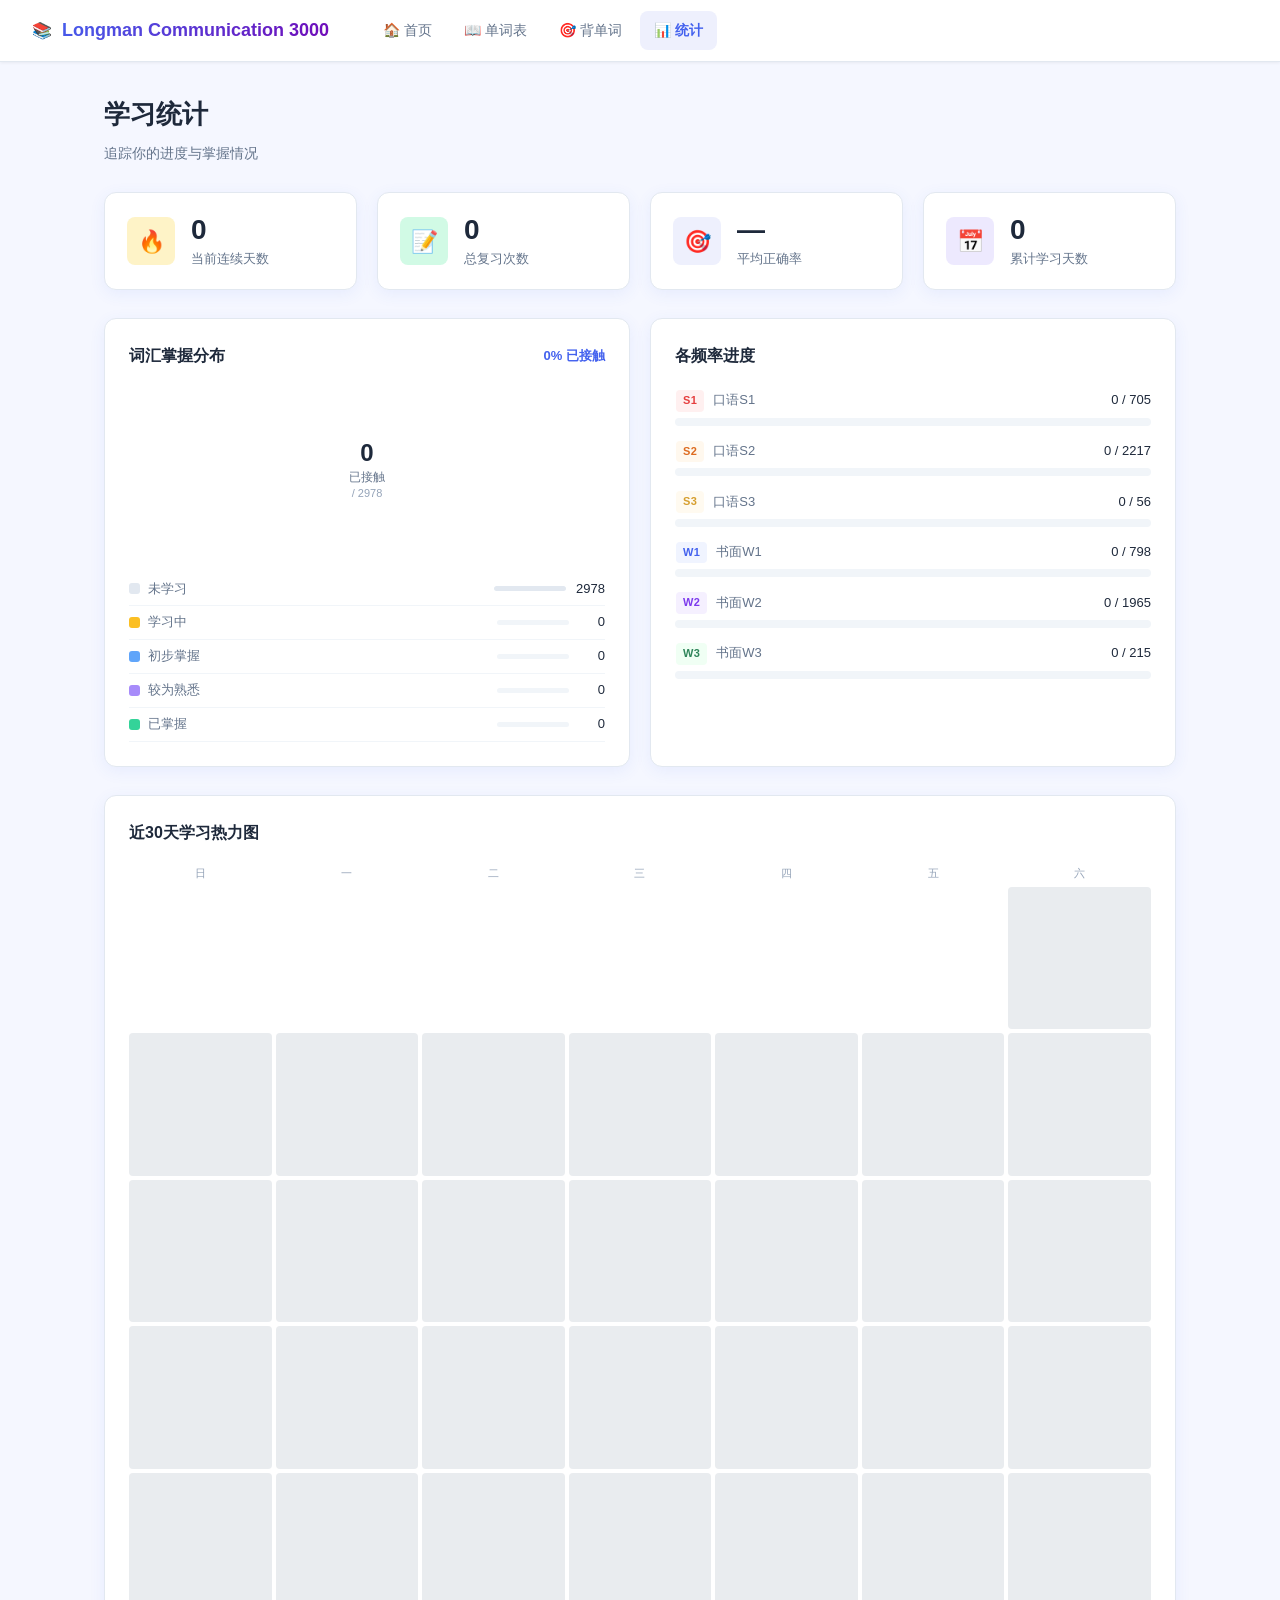
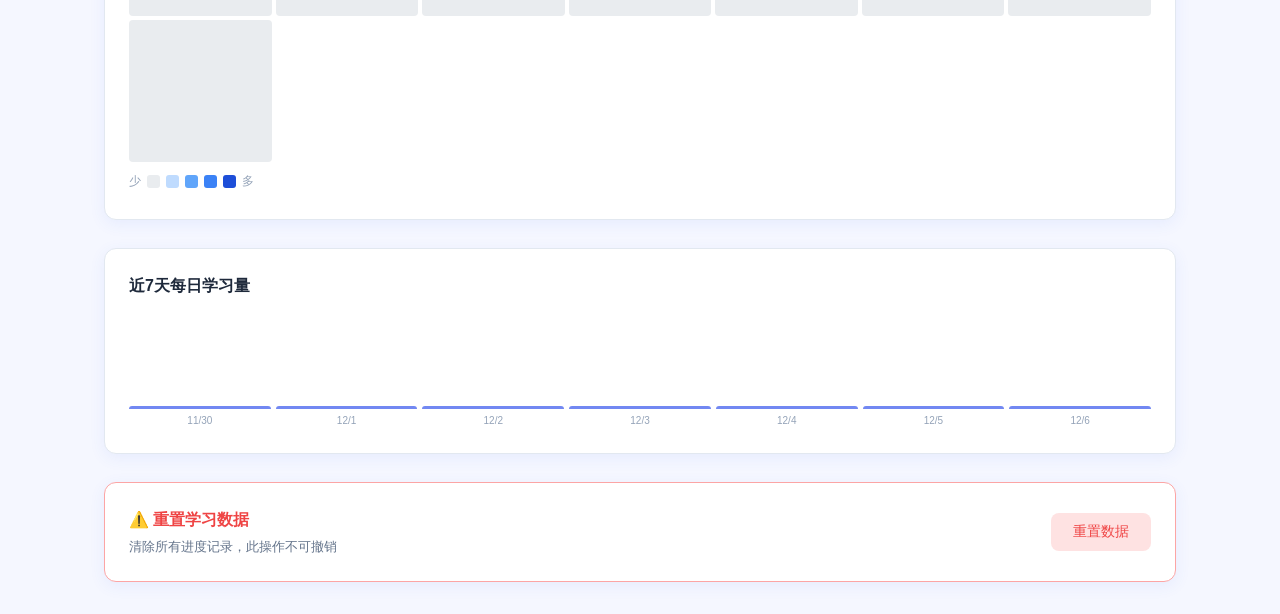
==== stats.html @ d613bf12 "Add files via upload" ====
<!DOCTYPE html>
<html lang="zh-CN">
<head>
  <meta charset="UTF-8">
  <meta name="viewport" content="width=device-width, initial-scale=1.0">
  <title>学习统计 · LC3000</title>
  <link rel="stylesheet" href="style.css">
  <style>
    /* 热力图 */
    .heatmap {
      display: grid;
      grid-template-columns: repeat(7, 1fr);
      gap: 4px;
    }
    .hm-cell {
      aspect-ratio: 1;
      border-radius: 4px;
      position: relative;
      cursor: default;
      transition: transform .15s;
    }
    .hm-cell:hover { transform:scale(1.2); z-index:2; }
    .hm-cell[title]:hover::after {
      content: attr(title);
      position:absolute; bottom:calc(100% + 6px); left:50%;
      transform:translateX(-50%);
      background:var(--text); color:#fff;
      padding:4px 10px; border-radius:6px; font-size:12px;
      white-space:nowrap; z-index:100; pointer-events:none;
    }

    /* 柱状图 */
    .bar-chart { display:flex; align-items:flex-end; gap:5px; height:110px; }
    .bc-col    { flex:1; display:flex; flex-direction:column; align-items:center; justify-content:flex-end; }
    .bc-bar    { width:100%; min-height:3px; background:var(--primary); border-radius:4px 4px 0 0; opacity:.75; transition:height .4s ease; }
    .bc-bar:hover { opacity:1; }
    .bc-val    { font-size:10px; color:var(--text-muted); margin-bottom:3px; }
    .bc-label  { font-size:10px; color:var(--text-muted); margin-top:4px; white-space:nowrap; }

    /* 频率进度 */
    .fp-row { margin-bottom:14px; }
    .fp-top { display:flex; justify-content:space-between; align-items:center; margin-bottom:5px; font-size:13px; }
  </style>
</head>
<body>

<nav class="navbar">📚
  <a href="index.html" class="nav-brand">&nbsp;&nbsp;Longman Communication 3000</a>
  <ul class="nav-menu">
    <li><a href="index.html">🏠 首页</a></li>
    <li><a href="wordlist.html">📖 单词表</a></li>
    <li><a href="study.html">🎯 背单词</a></li>
    <li><a href="stats.html">📊 统计</a></li>
  </ul>
</nav>

<div class="container">
  <div class="page-header">
    <h1 class="page-title">学习统计</h1>
    <p class="page-subtitle">追踪你的进度与掌握情况</p>
  </div>

  <!-- 顶部数字 -->
  <div class="grid grid-4" style="margin-bottom:28px;">
    <div class="stat-card">
      <div class="stat-icon" style="background:var(--warning-light);">🔥</div>
      <div><div class="stat-value" id="st-streak">0</div><div class="stat-label">当前连续天数</div></div>
    </div>
    <div class="stat-card">
      <div class="stat-icon" style="background:var(--success-light);">📝</div>
      <div><div class="stat-value" id="st-reviews">0</div><div class="stat-label">总复习次数</div></div>
    </div>
    <div class="stat-card">
      <div class="stat-icon" style="background:var(--primary-light);">🎯</div>
      <div><div class="stat-value" id="st-acc">0%</div><div class="stat-label">平均正确率</div></div>
    </div>
    <div class="stat-card">
      <div class="stat-icon" style="background:var(--purple-light);">📅</div>
      <div><div class="stat-value" id="st-days">0</div><div class="stat-label">累计学习天数</div></div>
    </div>
  </div>

  <div class="grid grid-2" style="margin-bottom:28px;">

    <!-- 掌握情况 -->
    <div class="card">
      <div class="card-header">
        <span class="card-title">词汇掌握分布</span>
        <span id="prog-pct" style="font-size:13px;color:var(--primary);font-weight:600;"></span>
      </div>

      <!-- SVG 环形图 -->
      <div style="text-align:center;margin-bottom:16px;">
        <svg id="donut-svg" width="160" height="160" viewBox="0 0 160 160"></svg>
      </div>

      <div id="mastery-legend"></div>
    </div>

    <!-- 频率分布 -->
    <div class="card">
      <div class="card-header"><span class="card-title">各频率进度</span></div>
      <div id="freq-bars"></div>
    </div>

  </div>

  <!-- 热力图 -->
  <div class="card" style="margin-bottom:28px;">
    <div class="card-header"><span class="card-title">近30天学习热力图</span></div>
    <div style="overflow-x:auto;padding-bottom:4px;">
      <div style="min-width:360px;">
        <div id="hm-days" style="display:grid;grid-template-columns:repeat(7,1fr);gap:4px;margin-bottom:4px;"></div>
        <div class="heatmap" id="heatmap"></div>
        <div style="display:flex;align-items:center;gap:6px;margin-top:10px;font-size:12px;color:var(--text-muted);">
          少
          <div style="width:13px;height:13px;border-radius:3px;background:#e9ecef;"></div>
          <div style="width:13px;height:13px;border-radius:3px;background:#bfdbfe;"></div>
          <div style="width:13px;height:13px;border-radius:3px;background:#60a5fa;"></div>
          <div style="width:13px;height:13px;border-radius:3px;background:#3b82f6;"></div>
          <div style="width:13px;height:13px;border-radius:3px;background:#1d4ed8;"></div>
          多
        </div>
      </div>
    </div>
  </div>

  <!-- 近7天柱状图 -->
  <div class="card" style="margin-bottom:28px;">
    <div class="card-header"><span class="card-title">近7天每日学习量</span></div>
    <div class="bar-chart" id="bar-chart"></div>
  </div>

  <!-- 危险区 -->
  <div class="card" style="border-color:#fca5a5;">
    <div style="display:flex;align-items:center;justify-content:space-between;flex-wrap:wrap;gap:12px;">
      <div>
        <div style="font-weight:600;color:var(--danger);margin-bottom:4px;">⚠️ 重置学习数据</div>
        <div style="font-size:13px;color:var(--text-secondary);">清除所有进度记录，此操作不可撤销</div>
      </div>
      <button class="btn" style="background:var(--danger-light);color:var(--danger);" onclick="resetAll()">重置数据</button>
    </div>
  </div>

</div>

<div id="toast-container" class="toast-container"></div>
<script src="words.js"></script>
<script src="utils.js"></script>
<script>
function renderAll() {
  const stats  = Progress.getStats(WORD_LIST);
  const streak = Streak.get();
  const hist   = History.getAll();
  const prg    = Progress.getAll();

  // 顶部数字
  document.getElementById('st-streak').textContent = streak.count;
  document.getElementById('st-days').textContent   = hist.length;

  const totalRev = Object.values(prg).reduce((s,c) => s+(c.totalReviews||0), 0);
  const totalOk  = Object.values(prg).reduce((s,c) => s+(c.correctReviews||0), 0);
  document.getElementById('st-reviews').textContent = totalRev;
  document.getElementById('st-acc').textContent = totalRev ? Math.round(totalOk/totalRev*100)+'%' : '—';

  const pct = stats.total ? Math.round(stats.studied/stats.total*100) : 0;
  document.getElementById('prog-pct').textContent = pct + '% 已接触';

  // 环形图
  drawDonut(stats);

  // 频率进度
  drawFreqBars(prg);

  // 热力图
  drawHeatmap();

  // 柱状图
  drawBarChart();
}

function drawDonut(stats) {
  const levels = [
    { label:'未学习',   n:stats.new,      c:'#e2e8f0' },
    { label:'学习中',   n:stats.learning, c:'#fbbf24' },
    { label:'初步掌握', n:stats.young,    c:'#60a5fa' },
    { label:'较为熟悉', n:stats.mature,   c:'#a78bfa' },
    { label:'已掌握',   n:stats.master,   c:'#34d399' }
  ];
  const cx=80,cy=80,R=66,r=44, total=stats.total||1;
  let ang = -Math.PI/2;
  let paths = '';

  levels.forEach(lv => {
    if (!lv.n) return;
    const da  = lv.n/total * Math.PI*2;
    const ea  = ang+da;
    const la  = da>Math.PI?1:0;
    const x1=cx+R*Math.cos(ang), y1=cy+R*Math.sin(ang);
    const x2=cx+R*Math.cos(ea),  y2=cy+R*Math.sin(ea);
    const ix1=cx+r*Math.cos(ea), iy1=cy+r*Math.sin(ea);
    const ix2=cx+r*Math.cos(ang),iy2=cy+r*Math.sin(ang);
    paths += `<path d="M${x1} ${y1} A${R} ${R} 0 ${la} 1 ${x2} ${y2} L${ix1} ${iy1} A${r} ${r} 0 ${la} 0 ${ix2} ${iy2}Z" fill="${lv.c}" opacity=".9"/>`;
    ang = ea;
  });

  document.getElementById('donut-svg').innerHTML = `
    ${paths}
    <circle cx="${cx}" cy="${cy}" r="${r-5}" fill="white"/>
    <text x="${cx}" y="${cy-8}"  text-anchor="middle" font-size="24" font-weight="700" fill="#1e293b">${stats.studied}</text>
    <text x="${cx}" y="${cy+12}" text-anchor="middle" font-size="12" fill="#64748b">已接触</text>
    <text x="${cx}" y="${cy+28}" text-anchor="middle" font-size="11" fill="#94a3b8">/ ${stats.total}</text>
  `;

  document.getElementById('mastery-legend').innerHTML = levels.map(lv => {
    const w = stats.total ? Math.round(lv.n/stats.total*100) : 0;
    return `
      <div style="display:flex;align-items:center;justify-content:space-between;padding:6px 0;border-bottom:1px solid var(--border-light);">
        <div style="display:flex;align-items:center;gap:8px;">
          <div style="width:11px;height:11px;border-radius:3px;background:${lv.c};"></div>
          <span style="font-size:13px;color:var(--text-secondary);">${lv.label}</span>
        </div>
        <div style="display:flex;align-items:center;gap:10px;">
          <div style="width:72px;height:5px;background:var(--border-light);border-radius:100px;overflow:hidden;">
            <div style="height:100%;width:${w}%;background:${lv.c};border-radius:100px;"></div>
          </div>
          <span style="font-size:13px;font-weight:500;min-width:26px;text-align:right;">${lv.n}</span>
        </div>
      </div>`;
  }).join('');
}

function drawFreqBars(prg) {
  const groups = [
    { key:'S1', label:'口语S1', c:'#ef4444' },
    { key:'S2', label:'口语S2', c:'#f97316' },
    { key:'S3', label:'口语S3', c:'#eab308' },
    { key:'W1', label:'书面W1', c:'#4361ee' },
    { key:'W2', label:'书面W2', c:'#8b5cf6' },
    { key:'W3', label:'书面W3', c:'#10b981' }
  ];
  let html = '';
  groups.forEach(g => {
    const ws = WORD_LIST.filter(w => w.frequency.includes(g.key));
    if (!ws.length) return;
    const done = ws.filter(w => prg[w.id]?.totalReviews > 0).length;
    const pct  = Math.round(done/ws.length*100);
    html += `
      <div class="fp-row">
        <div class="fp-top">
          <div style="display:flex;align-items:center;gap:8px;">
            <span class="freq-tag freq-${g.key.toLowerCase()}">${g.key}</span>
            <span style="color:var(--text-secondary);">${g.label}</span>
          </div>
          <span style="font-weight:500;">${done} / ${ws.length}</span>
        </div>
        <div class="progress">
          <div class="progress-bar" style="width:${pct}%;background:${g.c};"></div>
        </div>
      </div>`;
  });
  document.getElementById('freq-bars').innerHTML = html || '<p style="color:var(--text-muted);font-size:13px;">暂无词频数据</p>';
}

function drawHeatmap() {
  const data = History.getLast(30);
  const days = ['日','一','二','三','四','五','六'];
  document.getElementById('hm-days').innerHTML =
    days.map(d=>`<div style="text-align:center;font-size:11px;color:var(--text-muted);">${d}</div>`).join('');

  const maxN  = Math.max(...data.map(d=>d.wordsStudied), 1);
  const first = new Date(data[0].date);
  const dow   = first.getDay();
  const colors= ['#e9ecef','#bfdbfe','#93c5fd','#3b82f6','#1d4ed8'];
  let html = '';
  for (let i=0;i<dow;i++) html += '<div></div>';
  data.forEach(d => {
    const lv = d.wordsStudied===0 ? 0 : Math.min(4, Math.ceil(d.wordsStudied/maxN*4));
    html += `<div class="hm-cell" style="background:${colors[lv]};" title="${d.date.slice(5)}: ${d.wordsStudied}词"></div>`;
  });
  document.getElementById('heatmap').innerHTML = html;
}

function drawBarChart() {
  const data = History.getLast(7);
  const maxN = Math.max(...data.map(d=>d.wordsStudied), 1);
  document.getElementById('bar-chart').innerHTML = data.map(d => {
    const h  = d.wordsStudied ? Math.max(6, Math.round(d.wordsStudied/maxN*100)) : 2;
    const dt = new Date(d.date);
    const lb = (dt.getMonth()+1)+'/'+ dt.getDate();
    return `
      <div class="bc-col" title="${d.date}: ${d.wordsStudied}词">
        <div class="bc-val">${d.wordsStudied||''}</div>
        <div class="bc-bar" style="height:${h}%;"></div>
        <div class="bc-label">${lb}</div>
      </div>`;
  }).join('');
}

function resetAll() {
  if (!confirm('确认清除所有学习数据？此操作不可撤销！')) return;
  [STORAGE_KEYS.PROGRESS, STORAGE_KEYS.HISTORY, STORAGE_KEYS.STREAK].forEach(k => Storage.remove(k));
  UI.toast('学习数据已重置', 'success');
  renderAll();
}

renderAll();
</script>
</body>
</html>
---- style.css ----
/* ================================================
   LC3000 - 全局样式
   ================================================ */

:root {
  --primary:        #4361ee;
  --primary-hover:  #3451d1;
  --primary-light:  #eef0fd;
  --secondary:      #7209b7;
  --success:        #10b981;
  --success-light:  #d1fae5;
  --warning:        #f59e0b;
  --warning-light:  #fef3c7;
  --danger:         #ef4444;
  --danger-light:   #fee2e2;
  --purple:         #8b5cf6;
  --purple-light:   #ede9fe;

  --bg:             #f5f7ff;
  --card-bg:        #ffffff;
  --text:           #1e293b;
  --text-secondary: #64748b;
  --text-muted:     #94a3b8;
  --border:         #e2e8f0;
  --border-light:   #f1f5f9;

  --shadow-sm:  0 1px 3px rgba(0,0,0,.06);
  --shadow:     0 4px 16px rgba(67,97,238,.08);
  --shadow-lg:  0 10px 40px rgba(67,97,238,.13);

  --radius-sm:  8px;
  --radius:     12px;
  --radius-lg:  16px;
  --transition: all .2s ease;
}

*, *::before, *::after { margin:0; padding:0; box-sizing:border-box; }

body {
  font-family: -apple-system, BlinkMacSystemFont, 'Segoe UI', Roboto,
               'Helvetica Neue', 'PingFang SC', sans-serif;
  background: var(--bg);
  color: var(--text);
  line-height: 1.6;
  min-height: 100vh;
}

/* ===== Navbar ===== */
.navbar {
  background: #fff;
  border-bottom: 1px solid var(--border);
  padding: 0 32px;
  display: flex;
  align-items: center;
  height: 62px;
  position: sticky;
  top: 0;
  z-index: 1000;
  box-shadow: var(--shadow-sm);
}
.nav-brand {
  display: flex;
  align-items: center;
  gap: 8px;
  text-decoration: none;
  margin-right: 40px;
  font-size: 18px;
  font-weight: 800;
  background: linear-gradient(135deg, var(--primary), var(--secondary));
  -webkit-background-clip: text;
  -webkit-text-fill-color: transparent;
  background-clip: text;
  white-space: nowrap;
}
.nav-menu { display:flex; gap:4px; list-style:none; flex:1; }
.nav-menu a {
  display: flex;
  align-items: center;
  gap: 6px;
  text-decoration: none;
  color: var(--text-secondary);
  padding: 8px 14px;
  border-radius: var(--radius-sm);
  font-size: 14px;
  font-weight: 500;
  transition: var(--transition);
}
.nav-menu a:hover   { color:var(--primary); background:var(--primary-light); }
.nav-menu a.active  { color:var(--primary); background:var(--primary-light); font-weight:600; }

/* ===== Container ===== */
.container { max-width:1120px; margin:0 auto; padding:32px 24px; }

/* ===== Page Header ===== */
.page-header { margin-bottom:28px; }
.page-title  { font-size:26px; font-weight:700; margin-bottom:6px; }
.page-subtitle { font-size:14px; color:var(--text-secondary); }

/* ===== Card ===== */
.card {
  background: var(--card-bg);
  border-radius: var(--radius);
  padding: 24px;
  box-shadow: var(--shadow);
  border: 1px solid var(--border);
}
.card-header {
  display: flex;
  align-items: center;
  justify-content: space-between;
  margin-bottom: 20px;
}
.card-title { font-size:16px; font-weight:600; }

/* ===== Stat Card ===== */
.stat-card {
  background: var(--card-bg);
  border-radius: var(--radius);
  padding: 20px 22px;
  box-shadow: var(--shadow);
  border: 1px solid var(--border);
  display: flex;
  align-items: center;
  gap: 16px;
}
.stat-icon {
  width: 48px; height: 48px;
  border-radius: var(--radius-sm);
  display: flex; align-items: center; justify-content: center;
  font-size: 22px; flex-shrink: 0;
}
.stat-value { font-size:28px; font-weight:700; line-height:1.2; }
.stat-label { font-size:13px; color:var(--text-secondary); margin-top:2px; }

/* ===== Grid ===== */
.grid   { display:grid; gap:20px; }
.grid-2 { grid-template-columns:repeat(2,1fr); }
.grid-3 { grid-template-columns:repeat(3,1fr); }
.grid-4 { grid-template-columns:repeat(4,1fr); }

@media(max-width:900px){ .grid-4{grid-template-columns:repeat(2,1fr);} .grid-3{grid-template-columns:repeat(2,1fr);} }
@media(max-width:600px){
  .grid-2,.grid-3,.grid-4{grid-template-columns:1fr;}
  .navbar{padding:0 16px;} .container{padding:20px 16px;}
}

/* ===== Buttons ===== */
.btn {
  display: inline-flex;
  align-items: center;
  justify-content: center;
  gap: 7px;
  padding: 10px 22px;
  border-radius: var(--radius-sm);
  border: none;
  font-size: 14px;
  font-weight: 500;
  cursor: pointer;
  transition: var(--transition);
  text-decoration: none;
  white-space: nowrap;
}
.btn:disabled { opacity:.5; cursor:not-allowed; pointer-events:none; }
.btn-lg { padding:14px 32px; font-size:16px; border-radius:var(--radius); }
.btn-sm { padding:6px 14px; font-size:13px; }

.btn-primary { background:var(--primary); color:#fff; box-shadow:0 2px 8px rgba(67,97,238,.3); }
.btn-primary:hover { background:var(--primary-hover); transform:translateY(-1px); box-shadow:0 4px 12px rgba(67,97,238,.4); }

.btn-success { background:var(--success); color:#fff; box-shadow:0 2px 8px rgba(16,185,129,.3); }
.btn-success:hover { background:#059669; transform:translateY(-1px); }

.btn-warning { background:var(--warning); color:#fff; box-shadow:0 2px 8px rgba(245,158,11,.3); }
.btn-warning:hover { background:#d97706; transform:translateY(-1px); }

.btn-danger { background:var(--danger); color:#fff; }
.btn-danger:hover { background:#dc2626; transform:translateY(-1px); }

.btn-outline { background:transparent; border:1.5px solid var(--border); color:var(--text-secondary); }
.btn-outline:hover { border-color:var(--primary); color:var(--primary); background:var(--primary-light); }

.btn-ghost { background:transparent; color:var(--text-secondary); }
.btn-ghost:hover { background:var(--border-light); color:var(--text); }

/* ===== Progress Bar ===== */
.progress { width:100%; height:8px; background:var(--border-light); border-radius:100px; overflow:hidden; }
.progress-bar { height:100%; border-radius:100px; background:linear-gradient(90deg,var(--primary),var(--purple)); transition:width .5s ease; }

/* ===== Badge ===== */
.badge { display:inline-flex; align-items:center; padding:3px 10px; border-radius:100px; font-size:12px; font-weight:500; }
.badge-primary { background:var(--primary-light); color:var(--primary); }
.badge-success { background:var(--success-light); color:#059669; }
.badge-warning { background:var(--warning-light); color:#d97706; }
.badge-danger  { background:var(--danger-light);  color:#dc2626; }
.badge-gray    { background:var(--border-light);   color:var(--text-secondary); }
.badge-purple  { background:var(--purple-light);   color:#7c3aed; }

/* ===== Frequency Tags ===== */
.freq-tag { display:inline-flex; align-items:center; padding:2px 7px; border-radius:4px; font-size:11px; font-weight:600; letter-spacing:.4px; margin:1px; }
.freq-s1 { background:#fff0f0; color:#e53e3e; }
.freq-s2 { background:#fff8ee; color:#dd6b20; }
.freq-s3 { background:#fffaf0; color:#d69e2e; }
.freq-w1 { background:#f0f4ff; color:#4361ee; }
.freq-w2 { background:#f5f0ff; color:#7c3aed; }
.freq-w3 { background:#f0fff4; color:#2f855a; }

/* ===== Form Elements ===== */
.input {
  width: 100%;
  padding: 10px 16px;
  border: 1.5px solid var(--border);
  border-radius: var(--radius-sm);
  font-size: 14px;
  color: var(--text);
  background: #fff;
  transition: var(--transition);
  outline: none;
}
.input:focus { border-color:var(--primary); box-shadow:0 0 0 3px rgba(67,97,238,.1); }

.input-group { position:relative; }
.input-group .input-icon { position:absolute; left:12px; top:50%; transform:translateY(-50%); color:var(--text-muted); pointer-events:none; }
.input-group .input { padding-left:40px; }

select.input {
  cursor: pointer;
  appearance: none;
  background-image: url("data:image/svg+xml,%3Csvg xmlns='http://www.w3.org/2000/svg' width='12' height='8' viewBox='0 0 12 8'%3E%3Cpath fill='%2364748b' d='M6 8L0 0h12z'/%3E%3C/svg%3E");
  background-repeat: no-repeat;
  background-position: right 12px center;
  padding-right: 36px;
}

/* ===== Empty State ===== */
.empty-state { text-align:center; padding:56px 24px; color:var(--text-secondary); }
.empty-state .empty-icon  { font-size:48px; margin-bottom:14px; }
.empty-state .empty-title { font-size:18px; font-weight:600; color:var(--text); margin-bottom:8px; }
.empty-state .empty-desc  { font-size:14px; max-width:280px; margin:0 auto 20px; }

/* ===== Toast ===== */
.toast-container { position:fixed; bottom:24px; right:24px; z-index:9999; display:flex; flex-direction:column; gap:8px; }
.toast {
  background: var(--text);
  color: #fff;
  padding: 12px 20px;
  border-radius: var(--radius-sm);
  font-size: 14px;
  box-shadow: var(--shadow-lg);
  animation: slideInRight .3s ease;
  min-width: 200px; max-width: 320px;
}
.toast-success { background:var(--success); }
.toast-error   { background:var(--danger); }
.toast-warning { background:var(--warning); }

@keyframes slideInRight { from{ transform:translateX(110%); opacity:0; } to{ transform:translateX(0); opacity:1; } }
@keyframes fadeOut      { from{ opacity:1; } to{ opacity:0; } }

/* ===== Scrollbar ===== */
::-webkit-scrollbar { width:5px; height:5px; }
::-webkit-scrollbar-track { background:transparent; }
::-webkit-scrollbar-thumb { background:var(--border); border-radius:100px; }
::-webkit-scrollbar-thumb:hover { background:var(--text-muted); }

/* ===== Divider ===== */
hr.divider { border:none; border-top:1px solid var(--border); margin:20px 0; }
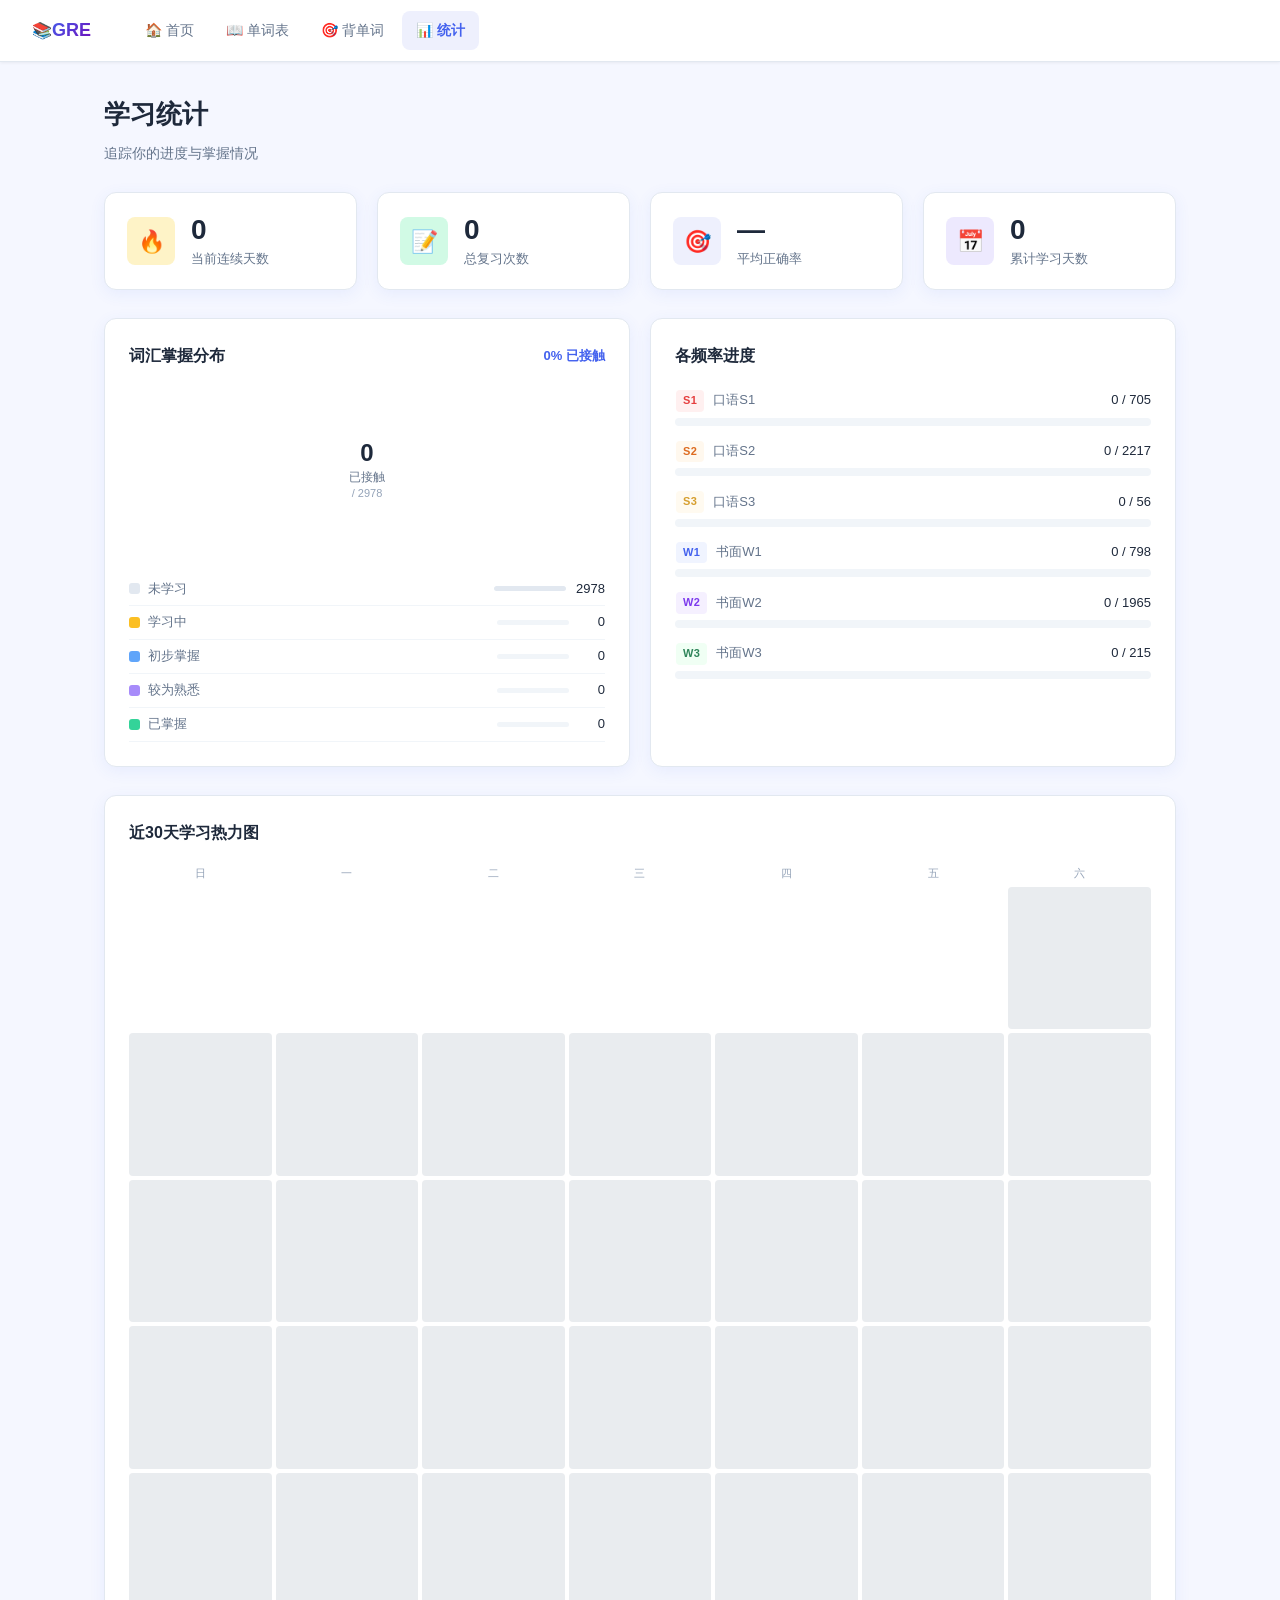
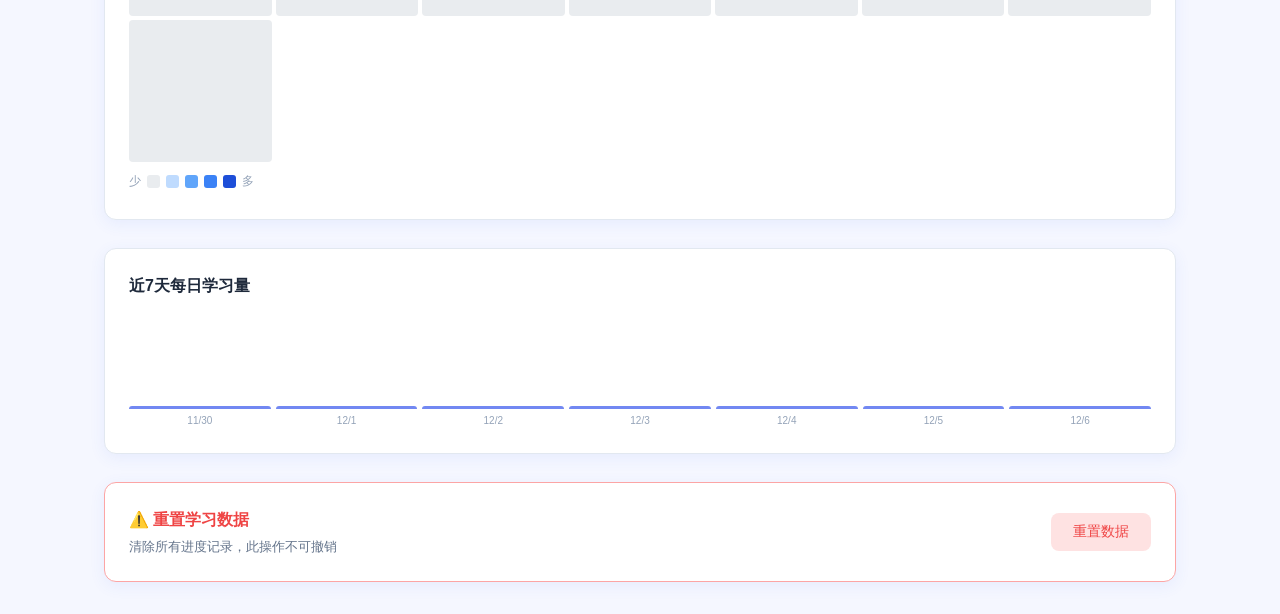
==== commit 58134e8b: "Add files via upload" ====
--- a/stats.html
+++ b/stats.html
@@ -3,7 +3,7 @@
 <head>
   <meta charset="UTF-8">
   <meta name="viewport" content="width=device-width, initial-scale=1.0">
-  <title>学习统计 · LC3000</title>
+  <title>学习统计 · GRE</title>
   <link rel="stylesheet" href="style.css">
   <style>
     /* 热力图 */
@@ -45,7 +45,7 @@
 <body>
 
 <nav class="navbar">📚
-  <a href="index.html" class="nav-brand">&nbsp;&nbsp;Longman Communication 3000</a>
+  <a href="index.html" class="nav-brand">GRE</a>
   <ul class="nav-menu">
     <li><a href="index.html">🏠 首页</a></li>
     <li><a href="wordlist.html">📖 单词表</a></li>
